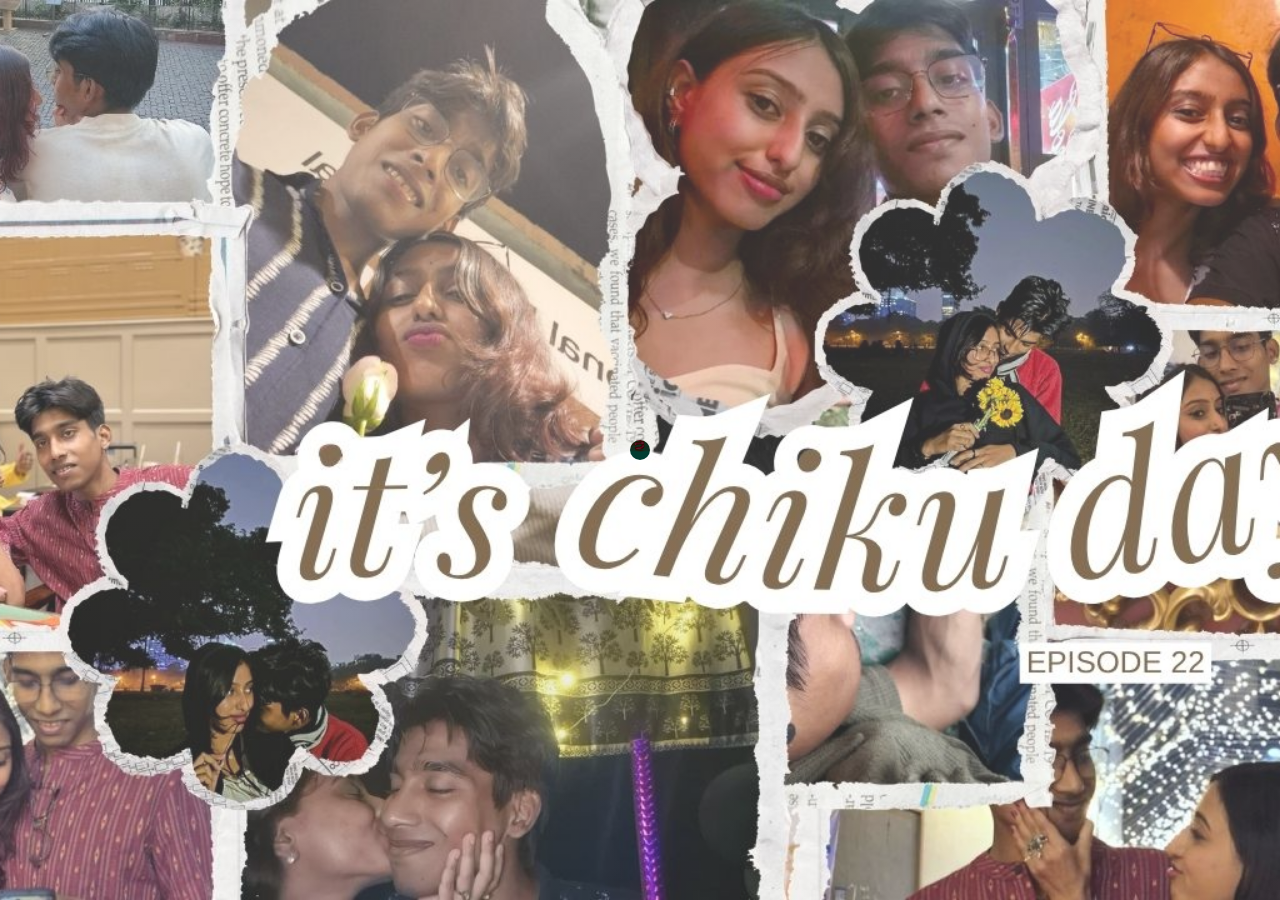
==== HBD PAGE/HappyBirthdayGF-main/index.html @ 9ffadff8 "ADDED THE FILES" ====
<!DOCTYPE html>
<html lang="en">
<head>
    <meta charset="UTF-8">
    <meta name="viewport" content="width=device-width, initial-scale=1.0">
    <title>Happy Birthday</title>
    <script src="https://cdnjs.cloudflare.com/ajax/libs/gsap/3.12.2/gsap.min.js"></script>
    <link rel="stylesheet" href="style.css">
    
</head>
<body>
    <div class="cursor"></div>
    <div class="container">
        <h1>Happy Birthday Chikuu💗</h1>
        <div class="greeting"></div>
        <button class="cta-button">Click to Enter Our  Chiku-gulu World 💕</button>
    </div>

    <script src="script.js">
        
    </script>
</body>
</html>
---- HBD PAGE/HappyBirthdayGF-main/style.css ----
* {
    margin: 0;
    padding: 0;
    box-sizing: border-box;
    cursor: none;
}

body {
    min-height: 100vh;
    display: flex;
    flex-direction: column;
    align-items: center;
    justify-content: center;
    background: linear-gradient(rgba(255, 255, 255, 0.2), rgba(255, 255, 255, 0.15)), url('home.jpg') center/cover no-repeat;
    font-family: 'Arial Rounded MT Bold', Arial, sans-serif;
    overflow: hidden;
    position: relative;
}

.cursor {
    width: 20px;
    height: 20px;
    background: pink;
    border-radius: 50%;
    position: fixed;
    pointer-events: none;
    mix-blend-mode: difference;
    transition: transform 0.2s;
}

.container {
    text-align: center;
    z-index: 1;
}

h1 {
    font-size: 3.5rem;
    color: #ff69b4;
    text-shadow: 0 0 10px rgba(255, 105, 180, 0.5);
    margin-bottom: 2rem;
    opacity: 0;
}

.greeting {
    font-size: 1.5rem;
    color: #8a2be2;
    margin-bottom: 3rem;
    min-height: 2em;
}

.cta-button {
    padding: 1rem 2rem;
    font-size: 1.2rem;
    background: linear-gradient(45deg, #ff69b4, #ff99cc);
    border: none;
    border-radius: 50px;
    color: white;
    cursor: pointer;
    box-shadow: 0 0 15px rgba(255, 105, 180, 0.5);
    transition: transform 0.3s, box-shadow 0.3s;
    opacity: 0;
}

.cta-button:hover {
    transform: scale(1.1);
    box-shadow: 0 0 25px rgba(255, 105, 180, 0.7);
}

.floating {
    position: absolute;
    pointer-events: none;
    opacity: 0;
}

@media (max-width: 768px) {
    h1 { font-size: 2rem; }
    .greeting { font-size: 1.2rem; }
    .cta-button { font-size: 1rem; }
}
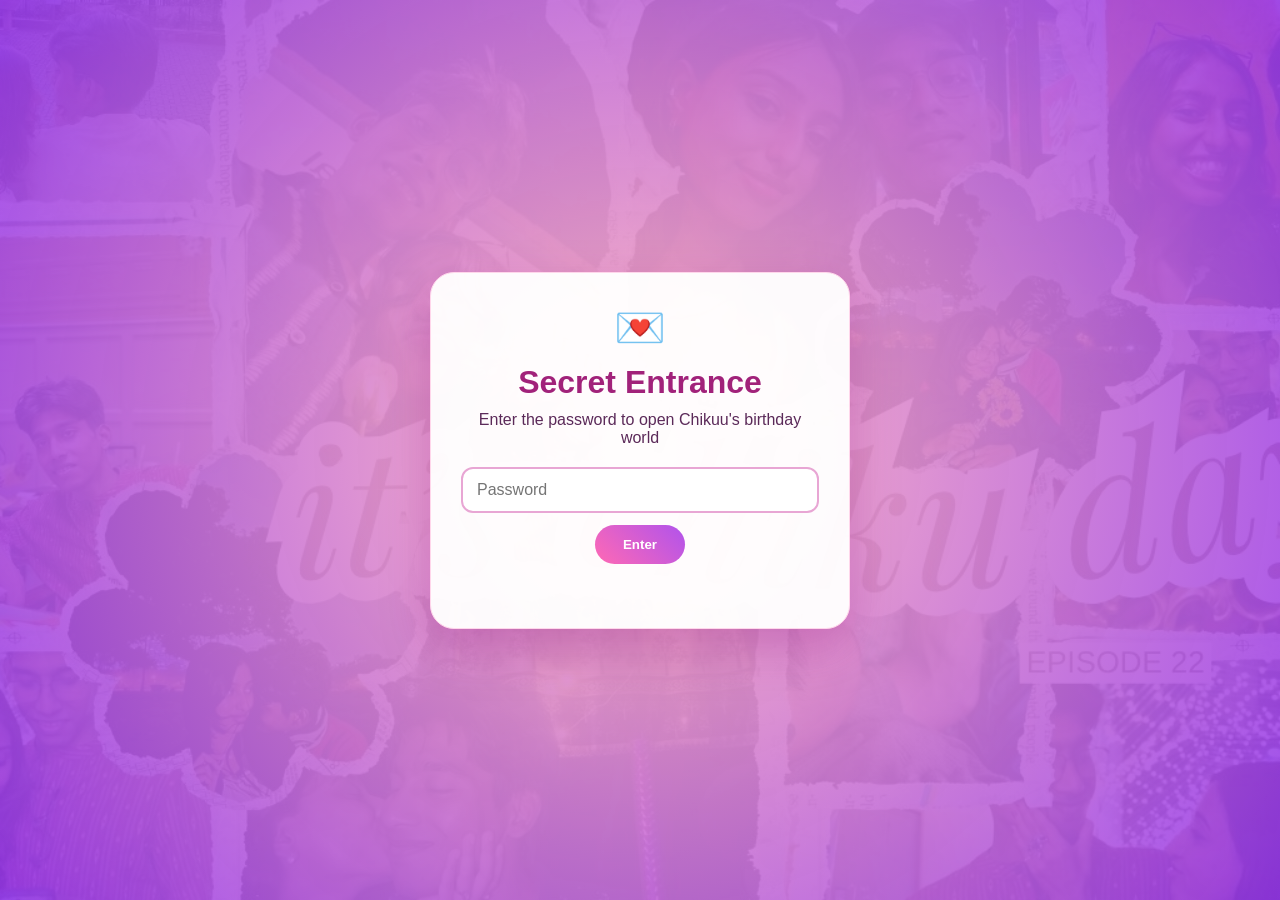
==== commit 405f5cd4: "once again aura farmer copilot" ====
--- a/HBD PAGE/HappyBirthdayGF-main/index.html
+++ b/HBD PAGE/HappyBirthdayGF-main/index.html
@@ -6,18 +6,28 @@
     <title>Happy Birthday</title>
     <script src="https://cdnjs.cloudflare.com/ajax/libs/gsap/3.12.2/gsap.min.js"></script>
     <link rel="stylesheet" href="style.css">
-    
 </head>
 <body>
-    <div class="cursor"></div>
-    <div class="container">
-        <h1>Happy Birthday Chikuu💗</h1>
-        <div class="greeting"></div>
-        <button class="cta-button">Click to Enter Our  Chiku-gulu World 💕</button>
+    <div class="password-modal" id="password-modal">
+        <div class="password-card">
+            <div class="password-icon">💌</div>
+            <h2>Secret Entrance</h2>
+            <p class="password-subtitle">Enter the password to open Chikuu's birthday world</p>
+            <input type="password" id="password-input" placeholder="Password" autocomplete="off">
+            <button id="password-button" class="password-button">Enter</button>
+            <p class="password-error" id="password-error"></p>
+        </div>
     </div>
 
-    <script src="script.js">
-        
-    </script>
+    <div class="page-content" id="page-content">
+        <div class="cursor"></div>
+        <div class="container">
+            <h1>Happy Birthday Chikuu💗</h1>
+            <div class="greeting"></div>
+            <button class="cta-button">Click to Enter Our Chiku-gulu World 💕</button>
+        </div>
+    </div>
+
+    <script src="script.js"></script>
 </body>
 </html>
--- a/HBD PAGE/HappyBirthdayGF-main/style.css
+++ b/HBD PAGE/HappyBirthdayGF-main/style.css
@@ -15,6 +15,103 @@
     font-family: 'Arial Rounded MT Bold', Arial, sans-serif;
     overflow: hidden;
     position: relative;
+}
+
+.page-content {
+    min-height: 100vh;
+    width: 100%;
+    display: flex;
+    align-items: center;
+    justify-content: center;
+    flex-direction: column;
+}
+
+.page-content {
+    opacity: 0;
+    pointer-events: none;
+    transition: opacity 0.5s ease;
+}
+
+body.unlocked .page-content {
+    opacity: 1;
+    pointer-events: auto;
+}
+
+.password-modal {
+    position: fixed;
+    inset: 0;
+    z-index: 10;
+    display: flex;
+    align-items: center;
+    justify-content: center;
+    padding: 20px;
+    background: radial-gradient(circle, rgba(255, 182, 193, 0.95), rgba(147, 51, 234, 0.88));
+    transition: opacity 0.5s ease;
+}
+
+.password-modal.hidden {
+    display: none;
+}
+
+.password-card {
+    width: min(420px, 92vw);
+    padding: 30px;
+    border-radius: 24px;
+    background: rgba(255,255,255,0.96);
+    text-align: center;
+    border: 1px solid #ffd6eb;
+    box-shadow: 0 20px 50px rgba(128, 0, 128, 0.28);
+}
+
+.password-card h2 {
+    color: #a1227a;
+    font-size: 2rem;
+    margin-bottom: 10px;
+}
+
+.password-subtitle {
+    color: #5b2a59;
+    font-size: 1rem;
+    margin-bottom: 20px;
+}
+
+.password-icon {
+    font-size: 2.6rem;
+    margin-bottom: 12px;
+}
+
+#password-input {
+    width: 100%;
+    border: 2px solid #e8a6d4;
+    border-radius: 12px;
+    padding: 12px 14px;
+    font-size: 1rem;
+    outline: none;
+    margin-bottom: 12px;
+}
+
+#password-input:focus {
+    border-color: #ad1d78;
+}
+
+.password-button {
+    padding: 12px 28px;
+    border: none;
+    border-radius: 999px;
+    background: linear-gradient(45deg, #ff69b4, #b053ec);
+    color: white;
+    font-weight: 700;
+    cursor: pointer;
+}
+
+.password-button:hover {
+    filter: brightness(1.05);
+}
+
+.password-error {
+    margin-top: 14px;
+    color: #b22222;
+    min-height: 20px;
 }
 
 .cursor {
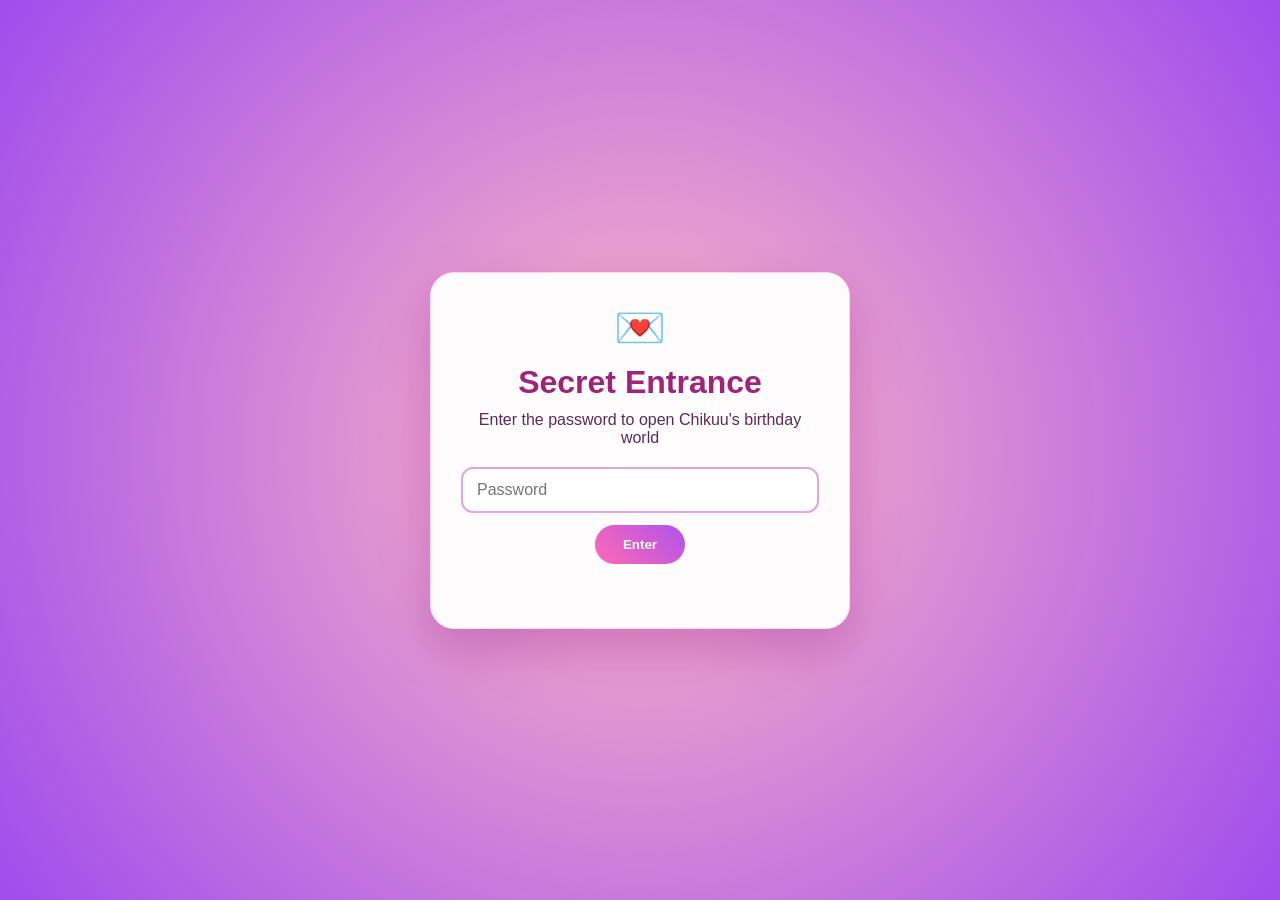
==== commit 3e4b801d: "gay" ====
--- a/HBD PAGE/HappyBirthdayGF-main/index.html
+++ b/HBD PAGE/HappyBirthdayGF-main/index.html
@@ -5,7 +5,7 @@
     <meta name="viewport" content="width=device-width, initial-scale=1.0">
     <title>Happy Birthday</title>
     <script src="https://cdnjs.cloudflare.com/ajax/libs/gsap/3.12.2/gsap.min.js"></script>
-    <link rel="stylesheet" href="style.css">
+    <link rel="stylesheet" href="./CSS/style.css">
 </head>
 <body>
     <div class="password-modal" id="password-modal">
@@ -28,6 +28,6 @@
         </div>
     </div>
 
-    <script src="script.js"></script>
+    <script src="./JS/script.js"></script>
 </body>
 </html>
--- a/HBD PAGE/HappyBirthdayGF-main/CSS/style.css
+++ b/HBD PAGE/HappyBirthdayGF-main/CSS/style.css
@@ -0,0 +1,176 @@
+* {
+    margin: 0;
+    padding: 0;
+    box-sizing: border-box;
+    cursor: none;
+}
+
+body {
+    min-height: 100vh;
+    display: flex;
+    flex-direction: column;
+    align-items: center;
+    justify-content: center;
+    background: linear-gradient(rgba(255, 255, 255, 0.2), rgba(255, 255, 255, 0.15)), url('Assets/home.jpg') center/cover no-repeat;
+    font-family: 'Arial Rounded MT Bold', Arial, sans-serif;
+    overflow: hidden;
+    position: relative;
+}
+
+.page-content {
+    min-height: 100vh;
+    width: 100%;
+    display: flex;
+    align-items: center;
+    justify-content: center;
+    flex-direction: column;
+}
+
+.page-content {
+    opacity: 0;
+    pointer-events: none;
+    transition: opacity 0.5s ease;
+}
+
+body.unlocked .page-content {
+    opacity: 1;
+    pointer-events: auto;
+}
+
+.password-modal {
+    position: fixed;
+    inset: 0;
+    z-index: 10;
+    display: flex;
+    align-items: center;
+    justify-content: center;
+    padding: 20px;
+    background: radial-gradient(circle, rgba(255, 182, 193, 0.95), rgba(147, 51, 234, 0.88));
+    transition: opacity 0.5s ease;
+}
+
+.password-modal.hidden {
+    display: none;
+}
+
+.password-card {
+    width: min(420px, 92vw);
+    padding: 30px;
+    border-radius: 24px;
+    background: rgba(255,255,255,0.96);
+    text-align: center;
+    border: 1px solid #ffd6eb;
+    box-shadow: 0 20px 50px rgba(128, 0, 128, 0.28);
+}
+
+.password-card h2 {
+    color: #a1227a;
+    font-size: 2rem;
+    margin-bottom: 10px;
+}
+
+.password-subtitle {
+    color: #5b2a59;
+    font-size: 1rem;
+    margin-bottom: 20px;
+}
+
+.password-icon {
+    font-size: 2.6rem;
+    margin-bottom: 12px;
+}
+
+#password-input {
+    width: 100%;
+    border: 2px solid #e8a6d4;
+    border-radius: 12px;
+    padding: 12px 14px;
+    font-size: 1rem;
+    outline: none;
+    margin-bottom: 12px;
+}
+
+#password-input:focus {
+    border-color: #ad1d78;
+}
+
+.password-button {
+    padding: 12px 28px;
+    border: none;
+    border-radius: 999px;
+    background: linear-gradient(45deg, #ff69b4, #b053ec);
+    color: white;
+    font-weight: 700;
+    cursor: pointer;
+}
+
+.password-button:hover {
+    filter: brightness(1.05);
+}
+
+.password-error {
+    margin-top: 14px;
+    color: #b22222;
+    min-height: 20px;
+}
+
+.cursor {
+    width: 20px;
+    height: 20px;
+    background: pink;
+    border-radius: 50%;
+    position: fixed;
+    pointer-events: none;
+    mix-blend-mode: difference;
+    transition: transform 0.2s;
+}
+
+.container {
+    text-align: center;
+    z-index: 1;
+}
+
+h1 {
+    font-size: 3.5rem;
+    color: #ff69b4;
+    text-shadow: 0 0 10px rgba(255, 105, 180, 0.5);
+    margin-bottom: 2rem;
+    opacity: 0;
+}
+
+.greeting {
+    font-size: 1.5rem;
+    color: #8a2be2;
+    margin-bottom: 3rem;
+    min-height: 2em;
+}
+
+.cta-button {
+    padding: 1rem 2rem;
+    font-size: 1.2rem;
+    background: linear-gradient(45deg, #ff69b4, #ff99cc);
+    border: none;
+    border-radius: 50px;
+    color: white;
+    cursor: pointer;
+    box-shadow: 0 0 15px rgba(255, 105, 180, 0.5);
+    transition: transform 0.3s, box-shadow 0.3s;
+    opacity: 0;
+}
+
+.cta-button:hover {
+    transform: scale(1.1);
+    box-shadow: 0 0 25px rgba(255, 105, 180, 0.7);
+}
+
+.floating {
+    position: absolute;
+    pointer-events: none;
+    opacity: 0;
+}
+
+@media (max-width: 768px) {
+    h1 { font-size: 2rem; }
+    .greeting { font-size: 1.2rem; }
+    .cta-button { font-size: 1rem; }
+}
